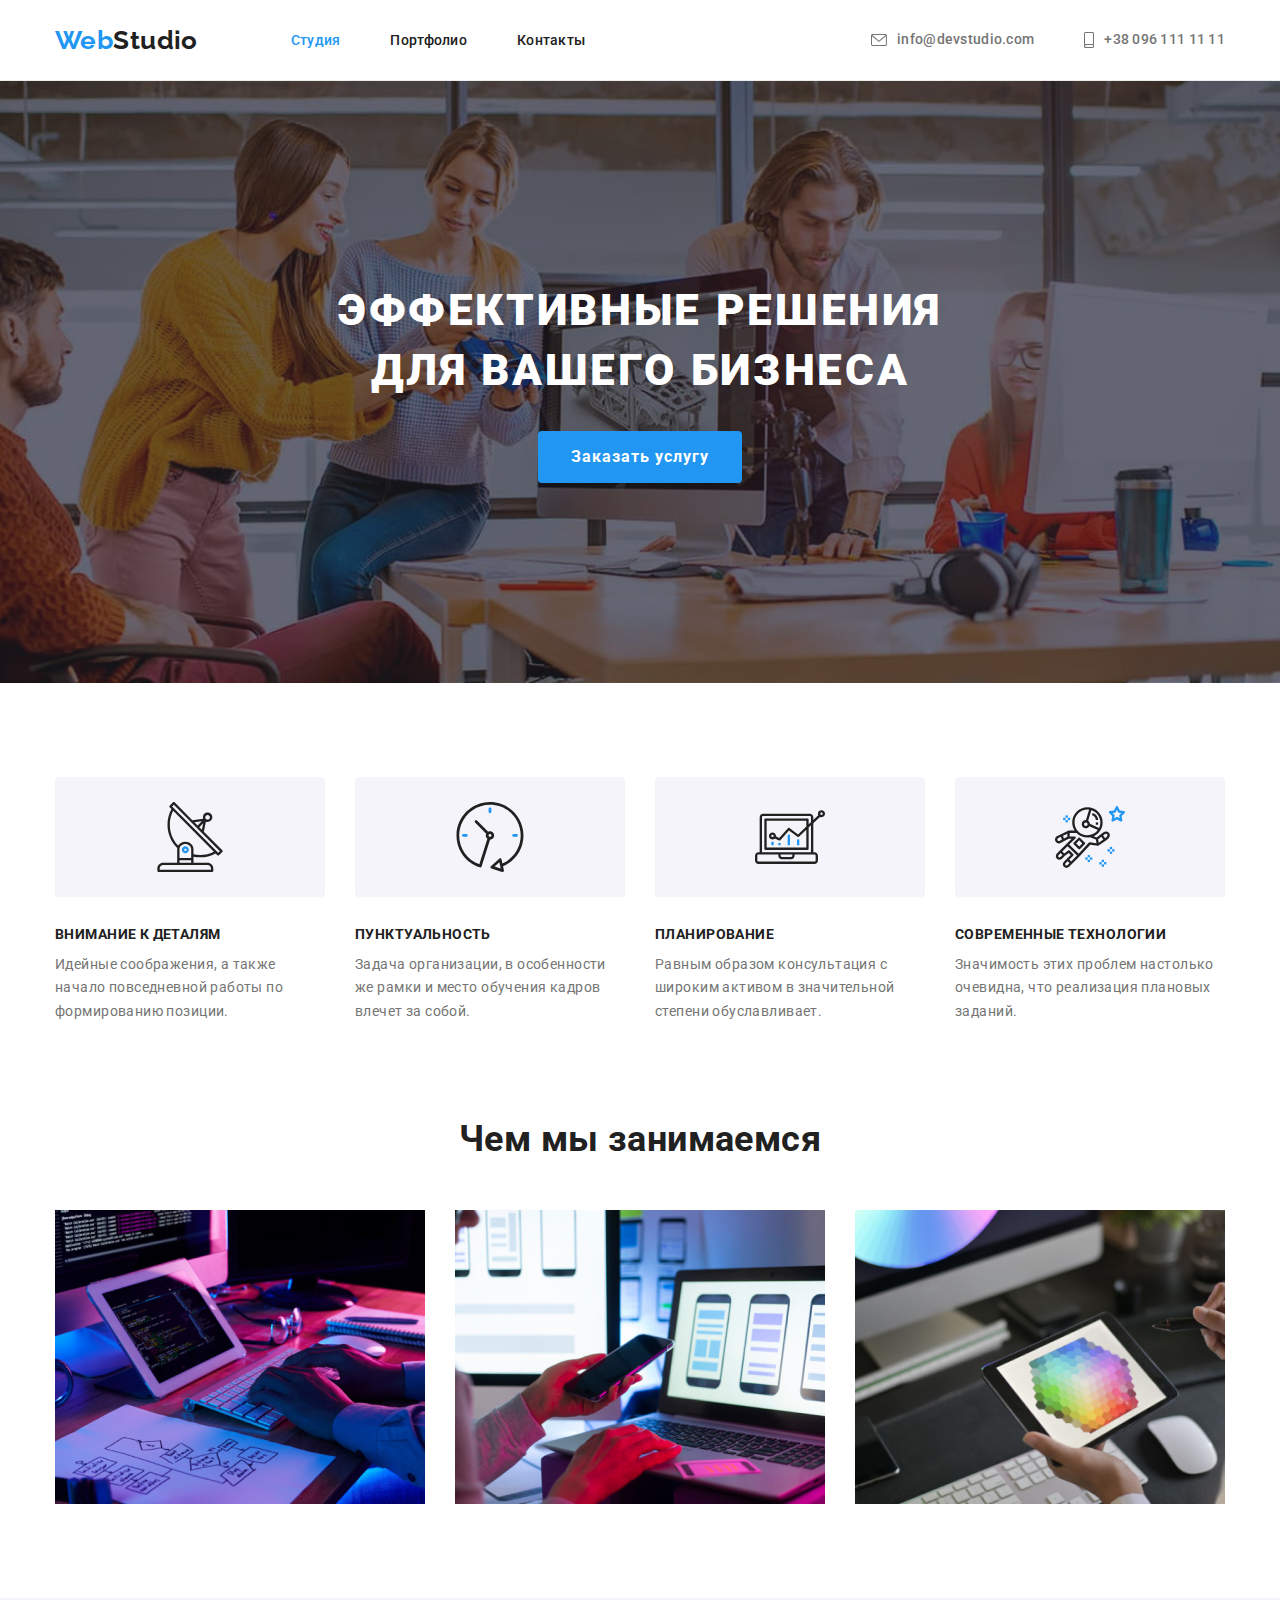
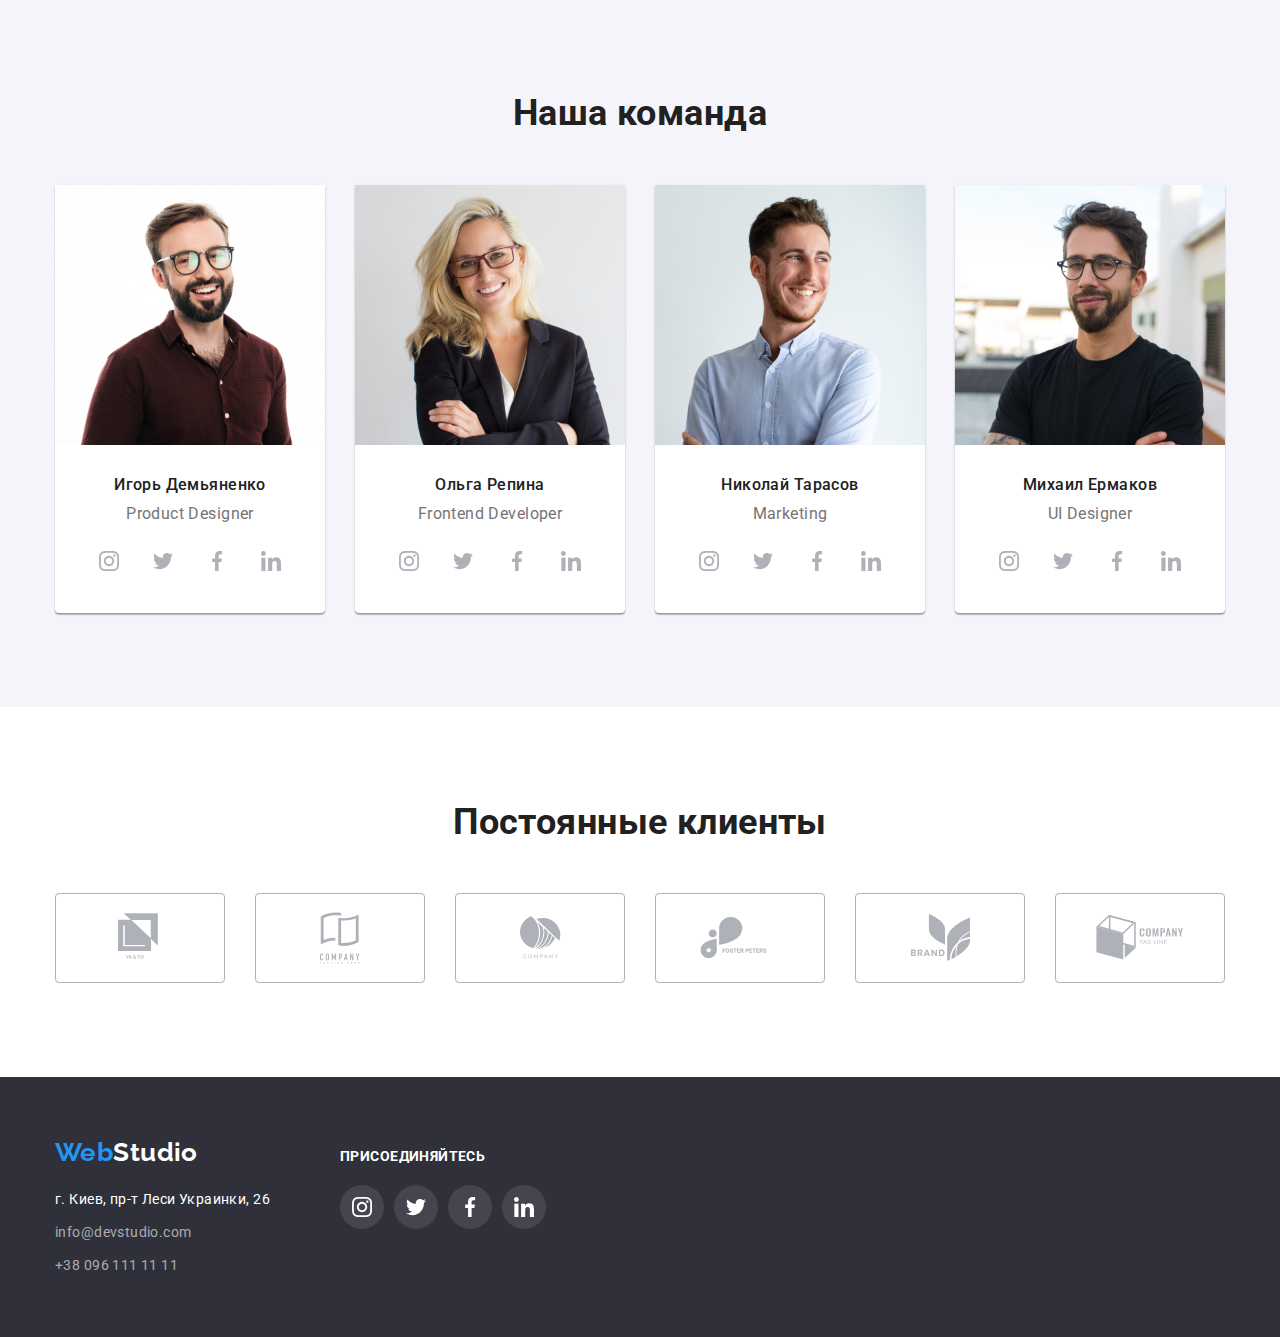
==== index.html @ 7069aa52 "Initial commit" ====
<!DOCTYPE html>
<html lang="ru">
  <head>
    <meta charset="UTF-8" />
    <meta http-equiv="X-UA-Compatible" content="IE=edge" />
    <meta name="viewport" content="width=device-width, initial-scale=1.0" />
    <title>WebStudio</title>
    <link rel="preconnect" href="https://fonts.gstatic.com" />
    <link
      rel="stylesheet"
      href="https://fonts.googleapis.com/css2?family=Raleway:wght@700&family=Roboto:wght@400;500;700;900&display=swap"
    />
    <link
      rel="stylesheet"
      href="https://cdnjs.cloudflare.com/ajax/libs/modern-normalize/0.2.0/modern-normalize.min.css"
    />
    <link rel="stylesheet" href="./css/styles.css" />
  </head>

  <body>
    <header class="header">
      <div class="container">
        <nav class="nav">
          <a href="./index.html" lang="en" class="logo"
            ><span class="logo-accent">Web</span><span>Studio</span></a
          >
          <ul class="nav-list list">
            <li class="item">
              <a class="nav-link link active" href="./index.html">Студия</a>
            </li>
            <li class="item">
              <a class="nav-link link" href="./portfolio.html">Портфолио</a>
            </li>
            <li class="item"><a class="nav-link link" href="">Контакты</a></li>
          </ul>
        </nav>
        <ul class="header-contacts list">
          <li class="item">
            <a
              class="header-contacts-link link"
              href="mailto:info@devstudio.com"
            >
              <svg class="contacts-icon icon-envelope">
                <use href="./img/sprite.svg#envelope"></use>
              </svg>
              info@devstudio.com</a
            >
          </li>
          <li class="item">
            <a class="header-contacts-link link" href="tel:+380961111111"
              ><svg class="contacts-icon icon-smartphone">
                <use href="./img/sprite.svg#smartphone"></use>
              </svg>
              +38 096 111 11 11</a
            >
          </li>
        </ul>
      </div>
    </header>
    <main>
      <!-- Hero -->

      <section class="hero header-bg">
        <div class="container">
          <h1 class="title-hero">
            Эффективные решения<br />для вашего бизнеса
          </h1>
          <button type="button" class="modal-button">Заказать услугу</button>
        </div>
      </section>

      <!--Наши Особенности -->

      <section class="features">
        <div class="container">
          <h2 class="visually-hidden">Наши Особенности</h2>
          <ul class="feature-list list">
            <li class="item">
              <div class="feature-list-box">
                <svg class="feature-list-svg">
                  <use href="./img/sprite.svg#antenna"></use>
                </svg>
              </div>
              <h3 class="feature-title">Внимание к деталям</h3>
              <p class="feature-description">
                Идейные соображения, а также начало повседневной работы по
                формированию позиции.
              </p>
            </li>
            <li class="item">
              <div class="feature-list-box">
                <svg class="feature-list-svg">
                  <use href="./img/sprite.svg#clock"></use>
                </svg>
              </div>
              <h3 class="feature-title">Пунктуальность</h3>
              <p class="feature-description">
                Задача организации, в особенности же рамки и место обучения
                кадров влечет за собой.
              </p>
            </li>
            <li class="item">
              <div class="feature-list-box">
                <svg class="feature-list-svg">
                  <use href="./img/sprite.svg#diagram"></use>
                </svg>
              </div>
              <h3 class="feature-title">Планирование</h3>
              <p class="feature-description">
                Равным образом консультация с широким активом в значительной
                степени обуславливает.
              </p>
            </li>
            <li class="item">
              <div class="feature-list-box">
                <svg class="feature-list-svg">
                  <use href="./img/sprite.svg#astronaut"></use>
                </svg>
              </div>
              <h3 class="feature-title">Современные технологии</h3>
              <p class="feature-description">
                Значимость этих проблем настолько очевидна, что реализация
                плановых заданий.
              </p>
            </li>
          </ul>
        </div>
      </section>

      <!-- Чем мы занимаемся -->

      <section class="specialty">
        <div class="container">
          <h2 class="component-title">Чем мы занимаемся</h2>
          <ul class="specialty-list list">
            <li class="item">
              <img
                src="./img/main/what-we-do/WeDo1.png"
                alt="Кодим"
                width="370"
              />
            </li>
            <li class="item">
              <img
                src="./img/main/what-we-do/WeDo2.png"
                alt="Адаптируем"
                width="370"
              />
            </li>
            <li class="item">
              <img
                src="./img/main/what-we-do/WeDo3.png"
                alt="Дизайн"
                width="370"
              />
            </li>
          </ul>
        </div>
      </section>

      <!-- Наша команда -->

      <section Class="team">
        <div class="container">
          <h2 class="component-title">Наша команда</h2>
          <ul class="team-list list">
            <li class="item">
              <img
                src="./img/main/crew/crew1.jpg"
                alt="Игорь Демьяненко"
                width="270"
              />
              <div class="description">
                <h3 class="team-member">Игорь Демьяненко</h3>
                <p lang="en" class="member-role">Product Designer</p>

                <ul class="social-list list">
                  <li>
                    <a href="" class="social-list-item"
                      ><svg class="social-list-icon">
                        <use href="./img/sprite.svg#instagram"></use>
                      </svg>
                    </a>
                  </li>
                  <li>
                    <a href="" class="social-list-item"
                      ><svg class="social-list-icon">
                        <use href="./img/sprite.svg#twitter"></use>
                      </svg>
                    </a>
                  </li>
                  <li>
                    <a href="" class="social-list-item"
                      ><svg class="social-list-icon">
                        <use href="./img/sprite.svg#facebook"></use>
                      </svg>
                    </a>
                  </li>
                  <li>
                    <a href="" class="social-list-item"
                      ><svg class="social-list-icon">
                        <use href="./img/sprite.svg#linkedin"></use>
                      </svg>
                    </a>
                  </li>
                </ul>
              </div>
            </li>
            <li class="item">
              <img
                src="./img/main/crew/crew2.jpg"
                alt="Ольга Репина"
                width="270"
              />
              <div class="description">
                <h3 class="team-member">Ольга Репина</h3>
                <p lang="en" class="member-role">Frontend Developer</p>
                <ul class="social-list list">
                  <li>
                    <a href="" class="social-list-item"
                      ><svg class="social-list-icon">
                        <use href="./img/sprite.svg#instagram"></use>
                      </svg>
                    </a>
                  </li>
                  <li>
                    <a href="" class="social-list-item"
                      ><svg class="social-list-icon">
                        <use href="./img/sprite.svg#twitter"></use>
                      </svg>
                    </a>
                  </li>
                  <li>
                    <a href="" class="social-list-item"
                      ><svg class="social-list-icon">
                        <use href="./img/sprite.svg#facebook"></use>
                      </svg>
                    </a>
                  </li>
                  <li>
                    <a href="" class="social-list-item"
                      ><svg class="social-list-icon">
                        <use href="./img/sprite.svg#linkedin"></use>
                      </svg>
                    </a>
                  </li>
                </ul>
              </div>
            </li>
            <li class="item">
              <img
                src="./img/main/crew/crew3.jpg"
                alt="Николай Тарасов"
                width="270"
              />
              <div class="description">
                <h3 class="team-member">Николай Тарасов</h3>
                <p lang="en" class="member-role">Marketing</p>
                <ul class="social-list list">
                  <li>
                    <a href="" class="social-list-item"
                      ><svg class="social-list-icon">
                        <use href="./img/sprite.svg#instagram"></use>
                      </svg>
                    </a>
                  </li>
                  <li>
                    <a href="" class="social-list-item"
                      ><svg class="social-list-icon">
                        <use href="./img/sprite.svg#twitter"></use>
                      </svg>
                    </a>
                  </li>
                  <li>
                    <a href="" class="social-list-item"
                      ><svg class="social-list-icon">
                        <use href="./img/sprite.svg#facebook"></use>
                      </svg>
                    </a>
                  </li>
                  <li>
                    <a href="" class="social-list-item"
                      ><svg class="social-list-icon">
                        <use href="./img/sprite.svg#linkedin"></use>
                      </svg>
                    </a>
                  </li>
                </ul>
              </div>
            </li>
            <li class="item">
              <img
                src="./img/main/crew/crew4.jpg"
                alt="Михаил Ермаков"
                width="270"
              />
              <div class="description">
                <h3 class="team-member">Михаил Ермаков</h3>
                <p lang="en" class="member-role">UI Designer</p>
                <ul class="social-list list">
                  <li>
                    <a href="" class="social-list-item"
                      ><svg class="social-list-icon">
                        <use href="./img/sprite.svg#instagram"></use>
                      </svg>
                    </a>
                  </li>
                  <li>
                    <a href="" class="social-list-item"
                      ><svg class="social-list-icon">
                        <use href="./img/sprite.svg#twitter"></use>
                      </svg>
                    </a>
                  </li>
                  <li>
                    <a href="" class="social-list-item"
                      ><svg class="social-list-icon">
                        <use href="./img/sprite.svg#facebook"></use>
                      </svg>
                    </a>
                  </li>
                  <li>
                    <a href="" class="social-list-item"
                      ><svg class="social-list-icon">
                        <use href="./img/sprite.svg#linkedin"></use>
                      </svg>
                    </a>
                  </li>
                </ul>
              </div>
            </li>
          </ul>
        </div>
      </section>

      <!-- Постоянные клиенты -->

      <section class="clients">
        <div class="container">
          <h2 class="component-title">Постоянные клиенты</h2>
          <div class="client-container">
            <ul class="client-list list">
              <li class="item">
                <a href="" class="client-link link">
                  <svg class="client-icon" width="44" height="49">
                    <use href="./img/sprite.svg#logo1"></use>
                  </svg>
                </a>
              </li>
              <li class="item">
                <a href="" class="client-link link">
                  <svg class="client-icon" width="40" height="52">
                    <use href="./img/sprite.svg#logo2"></use>
                  </svg>
                </a>
              </li>
              <li class="item">
                <a href="" class="client-link link">
                  <svg class="client-icon" width="41" height="43">
                    <use href="./img/sprite.svg#logo3"></use>
                  </svg>
                </a>
              </li>
              <li class="item">
                <a href="" class="client-link link">
                  <svg class="client-icon" width="80" height="42">
                    <use href="./img/sprite.svg#logo4"></use>
                  </svg>
                </a>
              </li>
              <li class="item">
                <a href="" class="client-link link">
                  <svg class="client-icon" width="59" height="47">
                    <use href="./img/sprite.svg#logo5"></use>
                  </svg>
                </a>
              </li>
              <li class="item">
                <a href="" class="client-link link">
                  <svg class="client-icon" width="88" height="45">
                    <use href="./img/sprite.svg#logo6"></use>
                  </svg>
                </a>
              </li>
            </ul>
          </div>
        </div>
      </section>
    </main>

    <footer class="footer">
      <div class="container footer-wrapper">
        <div class="footer-address-wrapper">
          <a href="./index.html" lang="en" class="logo"
            ><span class="logo-accent">Web</span
            ><span class="logo-white">Studio</span></a
          >
          <address class="footer-address address">
            <p class="geolocation">г. Киев, пр-т Леси Украинки, 26</p>
            <ul class="address-list list">
              <li class="item">
                <a class="address-link link" href="mailto:info@devstudio.com"
                  >info@devstudio.com</a
                >
              </li>
              <li class="item">
                <a class="address-link link" href="tel:+380961111111"
                  >+38 096 111 11 11</a
                >
              </li>
            </ul>
          </address>
        </div>
        <div class="footer-join-wrapper">
          <p class="join-text">Присоединяйтесь</p>
          <ul class="social-list list">
            <li class="item">
              <a href="" class="social-list-item"
                ><svg class="social-list-icon">
                  <use href="./img/sprite.svg#instagram"></use>
                </svg>
              </a>
            </li>
            <li class="item">
              <a href="" class="social-list-item"
                ><svg class="social-list-icon">
                  <use href="./img/sprite.svg#twitter"></use>
                </svg>
              </a>
            </li>
            <li class="item">
              <a href="" class="social-list-item"
                ><svg class="social-list-icon">
                  <use href="./img/sprite.svg#facebook"></use>
                </svg>
              </a>
            </li>
            <li class="item">
              <a href="" class="social-list-item"
                ><svg class="social-list-icon">
                  <use href="./img/sprite.svg#linkedin"></use>
                </svg>
              </a>
            </li>
          </ul>
        </div>
      </div>
    </footer>
  </body>
</html>
---- css/styles.css ----
:root {
  --header-bottom-border: #ececec;
  --portfolio-description-border: #eeeeee;

  --primary-font: 'Roboto', sans-serif;
  --secondart-font: 'Raleway', sans-serif;

  --primary-white-bg: #ffffff;
  --secondary-grey-bg: #f5f4fa;
  --accent-dark-blue-bg: #2f303a;
  --hero-grey-bg: #c4c4c4;

  --primary-grey-text: #757575;
  --secondary-black-text: #212121;
  --title-white: #ffffff;
  --accent: #2196f3;

  --icon-primary-grey: #afb1b8;

  --modal-button-bg: #188ce8;
}

h1,
h2,
h3,
h4,
h5,
h6,
p {
  margin: 0;
}

ol,
ul {
  margin: 0;
  padding: 0;
}

img {
  display: block;
}

.link {
  text-decoration: none;
}

.list {
  list-style: none;
}

.address {
  font-style: normal;
}

.visually-hidden {
  position: absolute !important;
  clip: rect(1px 1px 1px 1px); /* IE6 IE7 */
  clip: rect(1px 1px 1px 1px);
  padding: 0 !important;
  border: 0 !important;
  height: 1px !important;
  width: 1px !important;
  overflow: hidden;
}

body {
  font-family: var(--primary-font);
  font-weight: 400;
  font-size: 14px;
  letter-spacing: 0.03em;
  color: var(--primary-grey-text);
}

/* #################### Components #################### */

.container {
  width: 1200px;
  padding: 0 15px;
  margin: 0 auto;
}

.component-title {
  font-weight: 700;
  font-size: 36px;
  line-height: 1.17;
  text-align: center;
  color: var(--secondary-black-text);
}

.logo {
  font-family: var(--secondart-font);
  font-weight: 700;
  font-size: 26px;
  line-height: 1.19;
  text-decoration: none;
  color: var(--secondary-black-text);
}

.logo-accent {
  color: var(--accent);
}

.logo-white {
  color: var(--title-white);
}

.address-link:hover,
.address-link:focus,
.header-contacts-link:hover,
.header-contacts-link:focus,
.nav-link:hover,
.nav-link:focus {
  color: var(--accent);
}
/* #################### End Components #################### */
/* #################### HEADER #################### */
.header {
  /* padding: 24px 0; */
  background-color: var(--primary-white-bg);
  border-bottom: 1px solid var(--header-bottom-border);
}

.header .container {
  display: flex;
}
/* #################### Navigation ################### */
.header .logo {
  margin-right: 93px;
}

.nav {
  display: flex;
  align-items: center;
}

.nav-list {
  display: flex;
  align-items: center;
}

.nav-list .item:not(:last-child) {
  margin-right: 50px;
}

.nav-link {
  padding: 32px 0;
/* position: relative; */

  font-weight: 500;
  line-height: 1.14;
  letter-spacing: 0.02em;
  color: var(--secondary-black-text);
}

.active {
  color: var(--accent);
}

/* .active:after {
  content: "";
  display: block;
  position: absolute;
  bottom: 0px;
width: 100%;
height: 4px;
background-color: #2196F3;
border-radius: 2px;
} */

/* #################### End Navigation #################### */
/* #################### Contacts #################### */
.header-contacts {
  display: flex;
  margin-left: auto;
  align-items: center;
}

.header-contacts .item:not(:last-child) {
  margin-right: 50px;
}

.header-contacts-link {
  display: flex;
  align-items: center;
  flex-shrink: none;
  padding: 32px 0;

  font-weight: 500;
  line-height: 1.14;
  letter-spacing: 0.02em;
  color: var(--primary-grey-text);
}

.contacts-icon {
  display: block;
  fill: currentColor;
  margin-right: 10px;
}

.icon-envelope {
  width: 16px;
  height: 12px;
}

.icon-smartphone {
  width: 10px;
  height: 16px;
}
/* #################### End Contacts #################### */
/* #################### END HEADER #################### */

/* #################### MAIN #################### */
/* #################### Hero #################### */
.hero {
  padding: 200px 0;

  background-color: var(--accent-dark-blue-bg);
  text-align: center;
}

.header-bg {
  margin: 0 auto;
  max-width: 1600px;
  background-color: var(--hero-grey-bg);
  background-image: linear-gradient(
      rgba(47, 48, 58, 0.4),
      rgba(47, 48, 58, 0.4)
    ),
    url('../img/main/bg/hero-bg.jpg');
  background-position: center;
  background-size: cover;
}

.title-hero {
  margin-bottom: 30px;

  font-weight: 900;
  font-size: 44px;
  line-height: 1.36;
  text-align: center;
  letter-spacing: 0.06em;
  text-transform: uppercase;
  color: var(--title-white);
}

.modal-button {
  min-width: 200px;
  padding: 10px 32px;

  border: solid 1px transparent;
  border-radius: 4px;
  font-weight: 700;
  font-size: 16px;
  line-height: 1.87;
  letter-spacing: 0.06em;
  color: var(--title-white);
  background-color: var(--accent);
}

.modal-button:hover,
.modal-button:focus {
  background: var(--modal-button-bg);
  cursor: pointer;
}
/* #################### End Hero #################### */
/* #################### Features #################### */
.features {
  padding: 94px 0;
}

.feature-list {
  display: flex;
}

.feature-list .item {
  flex-basis: calc(100% / 4);
}

.feature-list .item:not(:last-child) {
  margin-right: 30px;
}

.feature-list-box {
  display: flex;
  justify-content: center;
  align-items: center;
  width: 270px;
  height: 120px;
  margin-bottom: 30px;

  background-color: var(--secondary-grey-bg);
  border-radius: 4px;
}

.feature-list-svg {
  width: 70px;
  height: 70px;
}

.feature-title {
  margin-bottom: 10px;

  font-size: 14px;
  font-weight: 700;
  line-height: 1.14;
  text-transform: uppercase;
  color: var(--secondary-black-text);
}

.feature-description {
  line-height: 1.71;
}
/* #################### End Features #################### */
/* #################### Specialty #################### */
.specialty {
  padding-bottom: 94px;
}

.specialty .component-title {
  margin-bottom: 50px;
}

.specialty-list {
  display: flex;
  flex-basis: calc(100% / 3);
}

.specialty-list .item {
  width: calc((100% - 30px * 2) / 3);
}

.specialty-list .item:not(:last-child) {
  margin-right: 30px;
}
/* #################### End Specialty #################### */
/* #################### Team #################### */
.team {
  padding: 94px 0;

  background-color: var(--secondary-grey-bg);
}

.team .component-title {
  margin-bottom: 50px;
}

.team-list {
  display: flex;
  flex-basis: calc(100% / 4);
}

.team-list .item {
  box-shadow: 0px 1px 3px rgba(0, 0, 0, 0.12), 0px 1px 1px rgba(0, 0, 0, 0.14),
    0px 2px 1px rgba(0, 0, 0, 0.2);
  border-radius: 0px 0px 4px 4px;

  background-color: var(--primary-white-bg);
}
.team-list .item:not(:last-child) {
  margin-right: 30px;
}

.team-list .description {
  padding: 30px 32px;

  text-align: center;
}

.team-member {
  margin-bottom: 10px;

  font-weight: 500;
  font-size: 16px;
  line-height: 1.19;
  color: var(--secondary-black-text);
}

.member-role {
  margin-bottom: 16px;

  font-size: 16px;
  line-height: 1.19;
}

.social-list {
  display: flex;
  justify-content: space-between;
  align-items: center;
}

.social-list-item {
  display: flex;
  justify-content: center;
  align-items: center;
  width: 44px;
  height: 44px;
  border-radius: 50%;
}

.social-list-item:hover,
.social-list-item:focus {
  background-color: var(--accent);
}

.social-list-icon {
  width: 20px;
  height: 20px;

  fill: var(--icon-primary-grey);
}

.social-list-item:hover .social-list-icon,
.social-list-item:focus .social-list-icon {
  fill: #ffffff;
}

/* #################### End Team #################### */
/* #################### Clients #################### */
.clients {
  padding: 94px 0;
}

.client-container {
  margin-top: 50px;
}

.client-list {
  display: flex;
  align-items: center;
}

.client-list .item.item:not(:last-child) {
  margin-right: 30px;
}

.client-link {
  display: flex;
  justify-content: center;
  align-items: center;
  width: 170px;
  height: 90px;
  border: 1px solid var(--icon-primary-grey);
  border-radius: 4px;
}

.client-icon {
  fill: var(--icon-primary-grey);
}

.client-link:hover,
.client-link:focus {
  border-color: var(--accent);
}

.client-link:hover .client-icon,
.client-link:focus .client-icon {
  fill: var(--accent);
}
/* #################### End Clients #################### */
/* #################### END MAIN #################### */
/* #################### FOOTER #################### */
.footer {
  padding: 60px 0;

  background-color: var(--accent-dark-blue-bg);
}

.footer-wrapper {
  display: flex;
  align-items: baseline;
}

.footer-join-wrapper {
  margin-left: 70px;
}

.footer-address {
  margin-top: 20px;
}

.geolocation {
  margin-bottom: 9px;

  line-height: 1.71;
  color: var(--title-white);
}

.address-list .item:not(:last-child) {
  margin-bottom: 9px;
}

.address-link {
  line-height: 1.71;
  color: rgba(255, 255, 255, 0.6);
}

.join-text {
  margin-bottom: 20px;

  font-weight: 700;
  line-height: 1.14;
  text-transform: uppercase;

  color: #ffffff;
}

.footer-join-wrapper .item:not(:last-child) {
  margin-right: 10px;
}

.footer-join-wrapper .social-list-item {
  background-color: rgba(255, 255, 255, 0.1);
}

.footer-join-wrapper .social-list-item:hover,
.footer-join-wrapper .social-list-item:focus {
  background-color: var(--accent);
}

.footer-join-wrapper .social-list-icon {
  fill: #ffffff;
}

/* #################### END FOOTER #################### */

/* #################### PORTFOLIO #################### */
/* #################### Filters #################### */
.filter-button {
  border: solid 1px transparent;
  border-radius: 4px;
  padding: 6px 22px;

  font-weight: 500;
  font-size: 16px;
  line-height: 1.62;
  color: var(--secondary-black-text);
  background-color: #f5f4fa;
}

.filter-button:hover,
.filter-button:focus {
  color: var(--title-white);
  background-color: var(--modal-button-bg);
  cursor: pointer;
  box-shadow: 0px 3px 1px rgba(0, 0, 0, 0.1), 0px 1px 2px rgba(0, 0, 0, 0.08),
    0px 2px 2px rgba(0, 0, 0, 0.12);
}
/* #################### End Filters #################### */

/* #################### Projects #################### */
.projects {
  padding: 94px 0;
}

.filter-list {
  display: flex;
  justify-content: center;
  margin-bottom: 50px;
}

.filter-item:not(:last-child) {
  margin-right: 8px;
}

.project-list {
  display: flex;
  flex-wrap: wrap;
}

.project-item {
  margin: 0px 30px 30px 0px;
}

.project-item:nth-child(3n + 3) {
  margin-right: 0;
}

.project-item:nth-last-child(-n + 3) {
  margin-bottom: 0;
}

.project-item:hover,
.project-item:focus {
  box-shadow: 0px 1px 1px rgba(0, 0, 0, 0.12), 0px 4px 4px rgba(0, 0, 0, 0.06),
    1px 4px 6px rgba(0, 0, 0, 0.16);
}

.description-box {
  border: 1px solid var(--portfolio-description-border);
  border-top: none;
  padding: 20px 24px;
}

.project-title {
  margin-bottom: 4px;

  font-weight: 700;
  font-size: 18px;
  line-height: 2;
  letter-spacing: 0.06em;
  color: var(--secondary-black-text);
}

.project-type {
  font-size: 16px;
  line-height: 1.87;
  color: var(--primary-grey-text);
}
/* #################### End Projects #################### */
/* #################### END PORTFOLIO #################### */
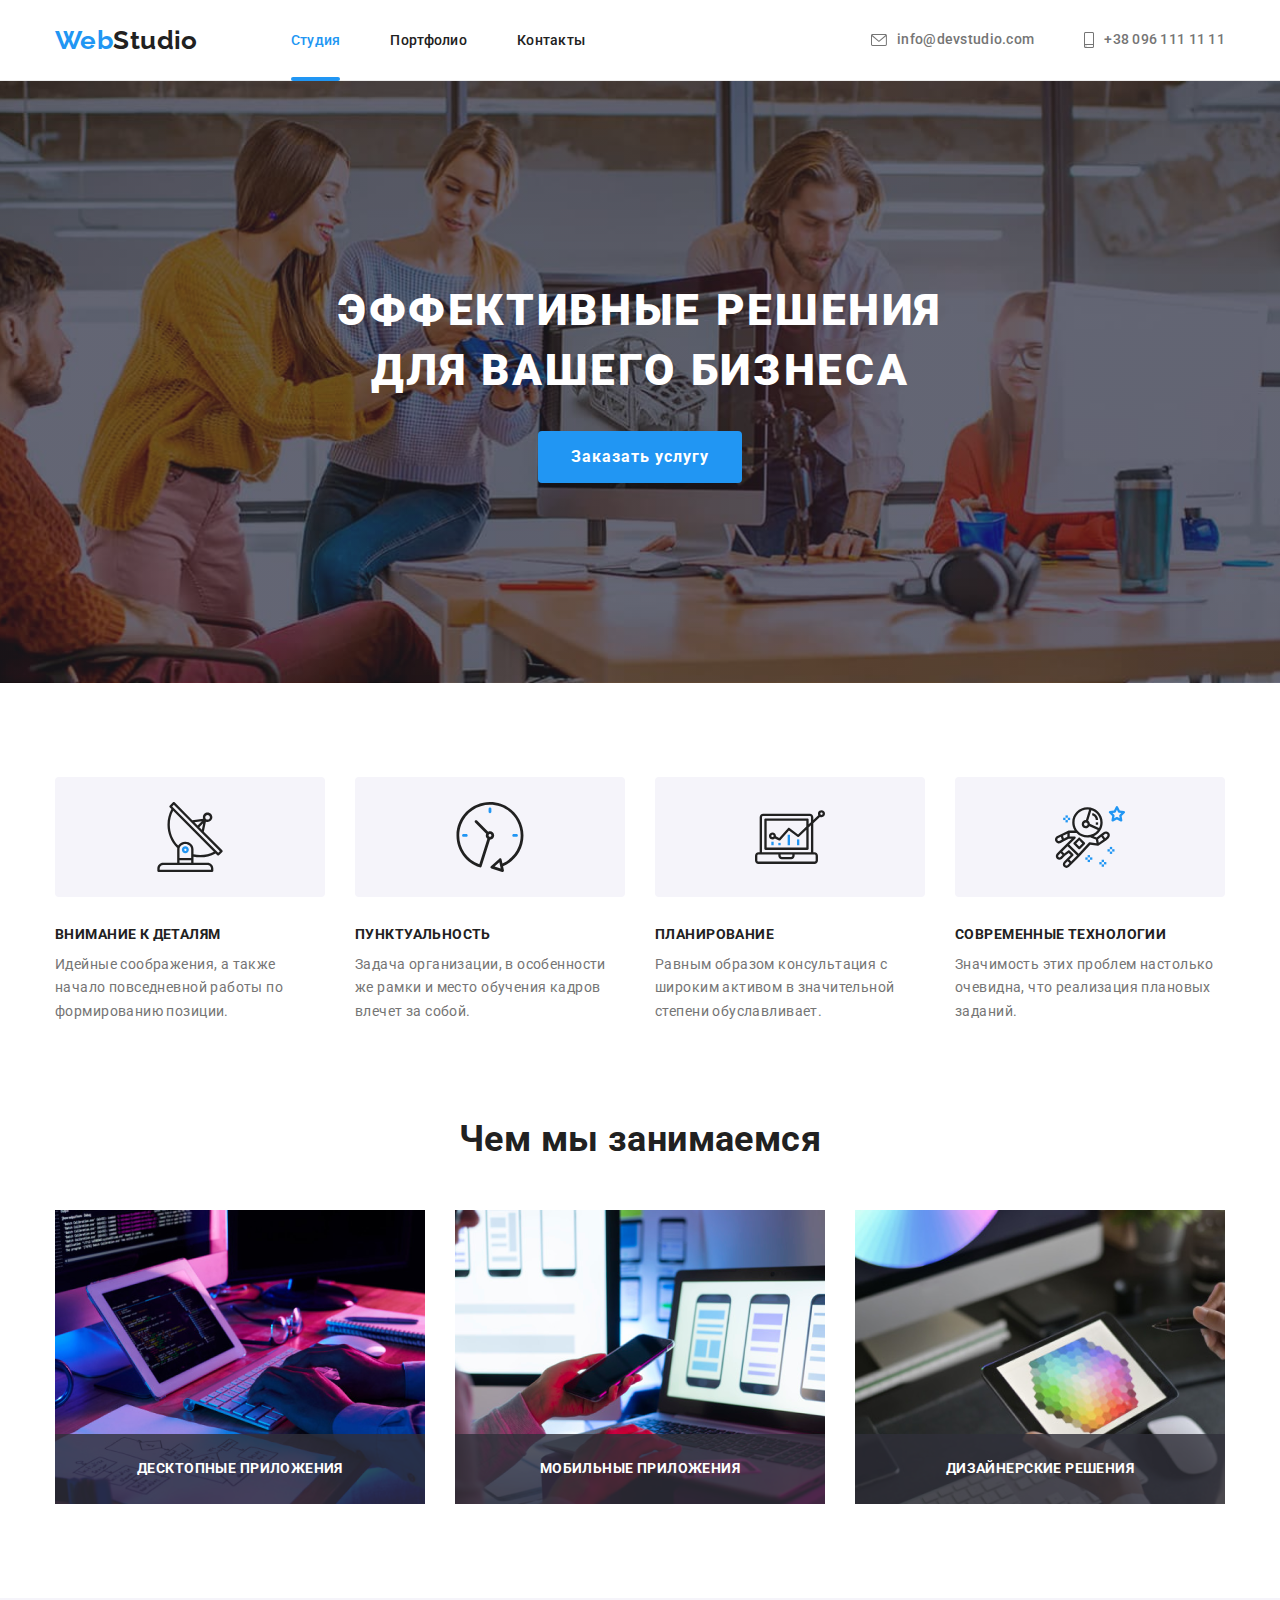
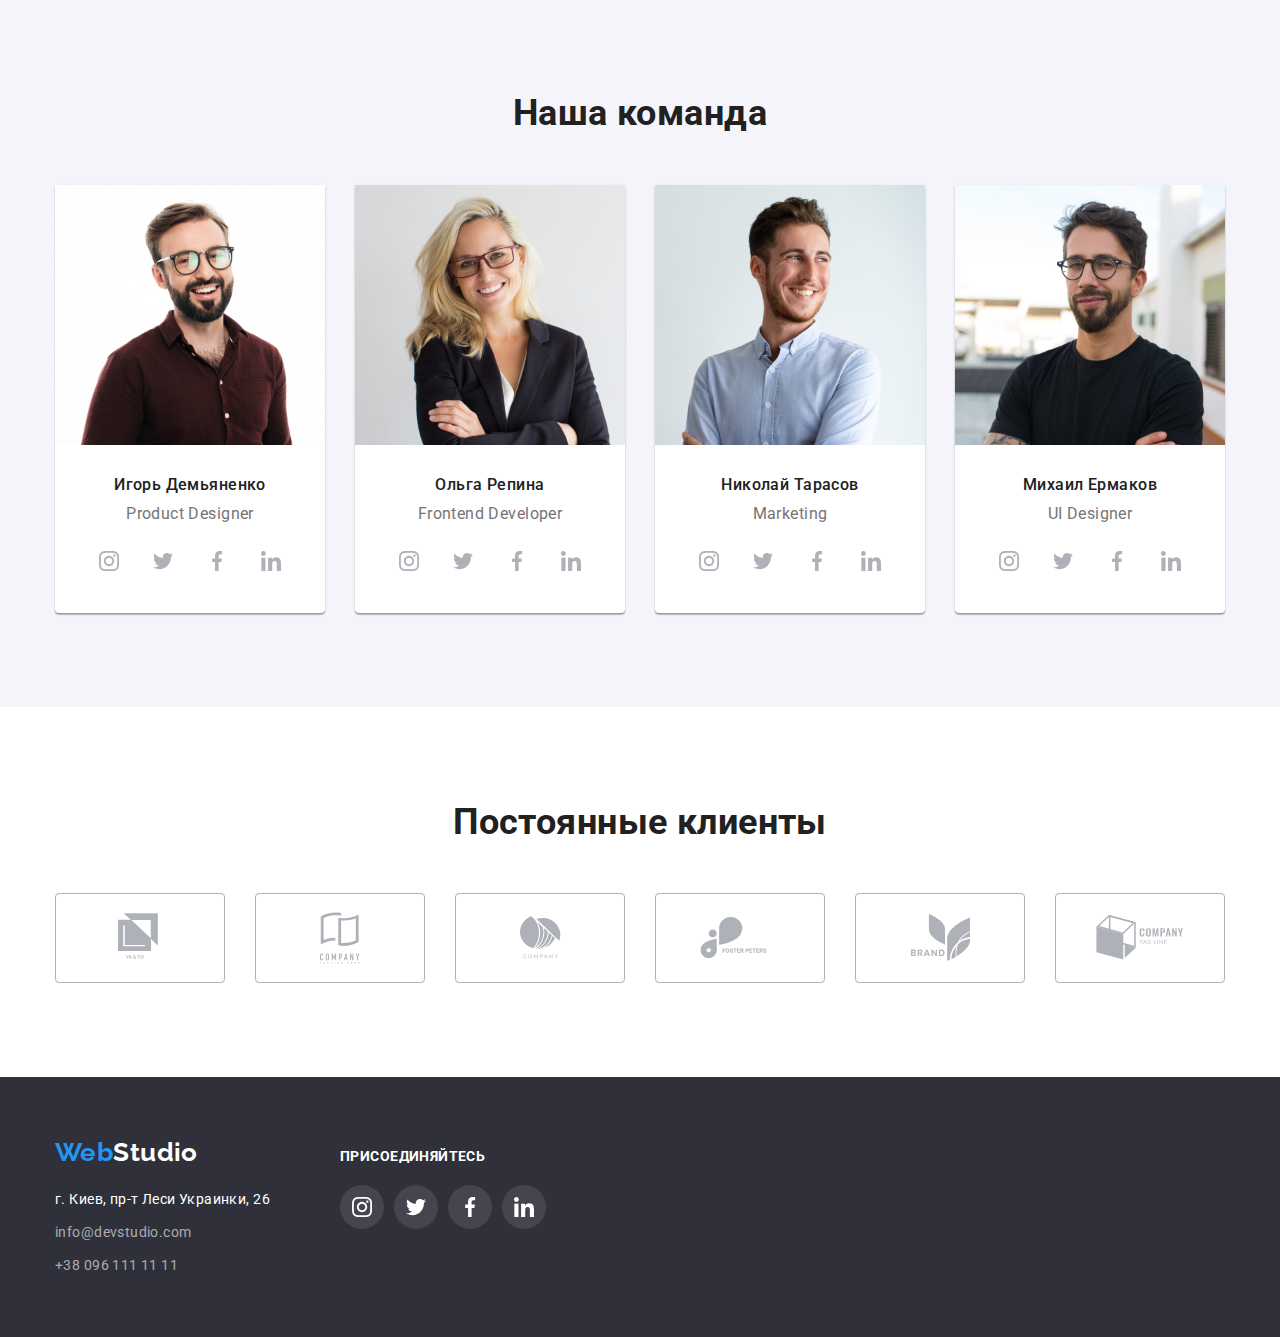
==== commit fd6f5d01: "Adds transitions and overlay" ====
--- a/index.html
+++ b/index.html
@@ -136,23 +136,32 @@
             <li class="item">
               <img
                 src="./img/main/what-we-do/WeDo1.png"
-                alt="Кодим"
+                alt="Десктопные приложения"
                 width="370"
               />
+              <div class="specialty-item-overlay">
+                <p class="specialty-overlay-text">Десктопные приложения</p>
+              </div>
             </li>
             <li class="item">
               <img
                 src="./img/main/what-we-do/WeDo2.png"
-                alt="Адаптируем"
+                alt="Мобильные приложения"
                 width="370"
               />
+              <div class="specialty-item-overlay">
+                <p class="specialty-overlay-text">Мобильные приложения</p>
+              </div>
             </li>
             <li class="item">
               <img
                 src="./img/main/what-we-do/WeDo3.png"
-                alt="Дизайн"
+                alt="Дизайнерские решения"
                 width="370"
               />
+              <div class="specialty-item-overlay">
+                <p class="specialty-overlay-text">Дизайнерские решения</p>
+              </div>
             </li>
           </ul>
         </div>
--- a/css/styles.css
+++ b/css/styles.css
@@ -144,28 +144,30 @@
 
 .nav-link {
   padding: 32px 0;
-/* position: relative; */
+  position: relative;
 
   font-weight: 500;
   line-height: 1.14;
   letter-spacing: 0.02em;
   color: var(--secondary-black-text);
+
+  transition: color 250ms cubic-bezier(0.4, 0, 0.2, 1);
 }
 
 .active {
   color: var(--accent);
 }
 
-/* .active:after {
-  content: "";
+.active:after {
+  content: '';
   display: block;
   position: absolute;
-  bottom: 0px;
-width: 100%;
-height: 4px;
-background-color: #2196F3;
-border-radius: 2px;
-} */
+  bottom: -1px;
+  width: 100%;
+  height: 4px;
+  background-color: #2196f3;
+  border-radius: 2px;
+}
 
 /* #################### End Navigation #################### */
 /* #################### Contacts #################### */
@@ -189,6 +191,8 @@
   line-height: 1.14;
   letter-spacing: 0.02em;
   color: var(--primary-grey-text);
+
+  transition: color 250ms cubic-bezier(0.4, 0, 0.2, 1);
 }
 
 .contacts-icon {
@@ -255,6 +259,8 @@
   letter-spacing: 0.06em;
   color: var(--title-white);
   background-color: var(--accent);
+
+  transition: background-color 250ms cubic-bezier(0.4, 0, 0.2, 1);
 }
 
 .modal-button:hover,
@@ -326,11 +332,32 @@
 }
 
 .specialty-list .item {
+  position: relative;
   width: calc((100% - 30px * 2) / 3);
 }
 
 .specialty-list .item:not(:last-child) {
   margin-right: 30px;
+}
+
+.specialty-item-overlay {
+  background: rgba(47, 48, 58, 0.8);
+
+  width: 100%;
+  height: 70px;
+
+display: flex;
+justify-content: center;
+align-items: center;
+  position: absolute;
+  bottom: 0;
+  left: 0;
+}
+.specialty-overlay-text{
+  font-weight: 700;
+  line-height: 1.14;
+  text-transform: uppercase;
+  color: var(--title-white);
 }
 /* #################### End Specialty #################### */
 /* #################### Team #################### */
@@ -395,6 +422,8 @@
   width: 44px;
   height: 44px;
   border-radius: 50%;
+
+  transition: background-color 250ms cubic-bezier(0.4, 0, 0.2, 1);
 }
 
 .social-list-item:hover,
@@ -407,6 +436,8 @@
   height: 20px;
 
   fill: var(--icon-primary-grey);
+
+  transition: fill 250ms cubic-bezier(0.4, 0, 0.2, 1);
 }
 
 .social-list-item:hover .social-list-icon,
@@ -441,10 +472,14 @@
   height: 90px;
   border: 1px solid var(--icon-primary-grey);
   border-radius: 4px;
+
+  transition: border-color 250ms cubic-bezier(0.4, 0, 0.2, 1);
 }
 
 .client-icon {
   fill: var(--icon-primary-grey);
+
+  transition: fill 250ms cubic-bezier(0.4, 0, 0.2, 1);
 }
 
 .client-link:hover,
@@ -492,6 +527,8 @@
 .address-link {
   line-height: 1.71;
   color: rgba(255, 255, 255, 0.6);
+
+  transition: color 250ms cubic-bezier(0.4, 0, 0.2, 1);
 }
 
 .join-text {
@@ -525,6 +562,16 @@
 
 /* #################### PORTFOLIO #################### */
 /* #################### Filters #################### */
+.filter-list {
+  display: flex;
+  justify-content: center;
+  margin-bottom: 50px;
+}
+
+.filter-item:not(:last-child) {
+  margin-right: 8px;
+}
+
 .filter-button {
   border: solid 1px transparent;
   border-radius: 4px;
@@ -535,6 +582,10 @@
   line-height: 1.62;
   color: var(--secondary-black-text);
   background-color: #f5f4fa;
+
+  transition: background-color 250ms cubic-bezier(0.4, 0, 0.2, 1),
+    color 250ms cubic-bezier(0.4, 0, 0.2, 1),
+    box-shadow 250ms cubic-bezier(0.4, 0, 0.2, 1);
 }
 
 .filter-button:hover,
@@ -552,20 +603,51 @@
   padding: 94px 0;
 }
 
-.filter-list {
-  display: flex;
-  justify-content: center;
-  margin-bottom: 50px;
-}
-
-.filter-item:not(:last-child) {
-  margin-right: 8px;
-}
-
 .project-list {
   display: flex;
   flex-wrap: wrap;
 }
+
+.project-item-link{
+transition: box-shadow 250ms cubic-bezier(0.4, 0, 0.2, 1);
+}
+
+.project-item-link:hover,
+.project-item-link:focus {
+  box-shadow: 0px 1px 1px rgba(0, 0, 0, 0.12), 0px 4px 4px rgba(0, 0, 0, 0.06),
+    1px 4px 6px rgba(0, 0, 0, 0.16);
+}
+
+.project-list-overlay{
+position: relative;
+overflow: hidden;
+}
+
+.project-list-overlay-text{
+position: absolute;
+top: 0px;
+left: 0px;
+height: 100%;
+padding: 64px 24px 0px 24px;
+
+overflow: auto;
+
+background-color: rgba(33, 150, 243, 0.9);
+
+font-size: 18px;
+line-height: 1.56;
+color: var(--title-white);
+
+transform: translateY(100%);
+
+transition: transform 250ms cubic-bezier(0.4, 0, 0.2, 1);
+}
+
+
+.project-item-link:hover .project-list-overlay-text,
+.project-item-link:focus .project-list-overlay-text{
+ transform: translateY(0%);
+} 
 
 .project-item {
   margin: 0px 30px 30px 0px;
@@ -579,11 +661,6 @@
   margin-bottom: 0;
 }
 
-.project-item:hover,
-.project-item:focus {
-  box-shadow: 0px 1px 1px rgba(0, 0, 0, 0.12), 0px 4px 4px rgba(0, 0, 0, 0.06),
-    1px 4px 6px rgba(0, 0, 0, 0.16);
-}
 
 .description-box {
   border: 1px solid var(--portfolio-description-border);
